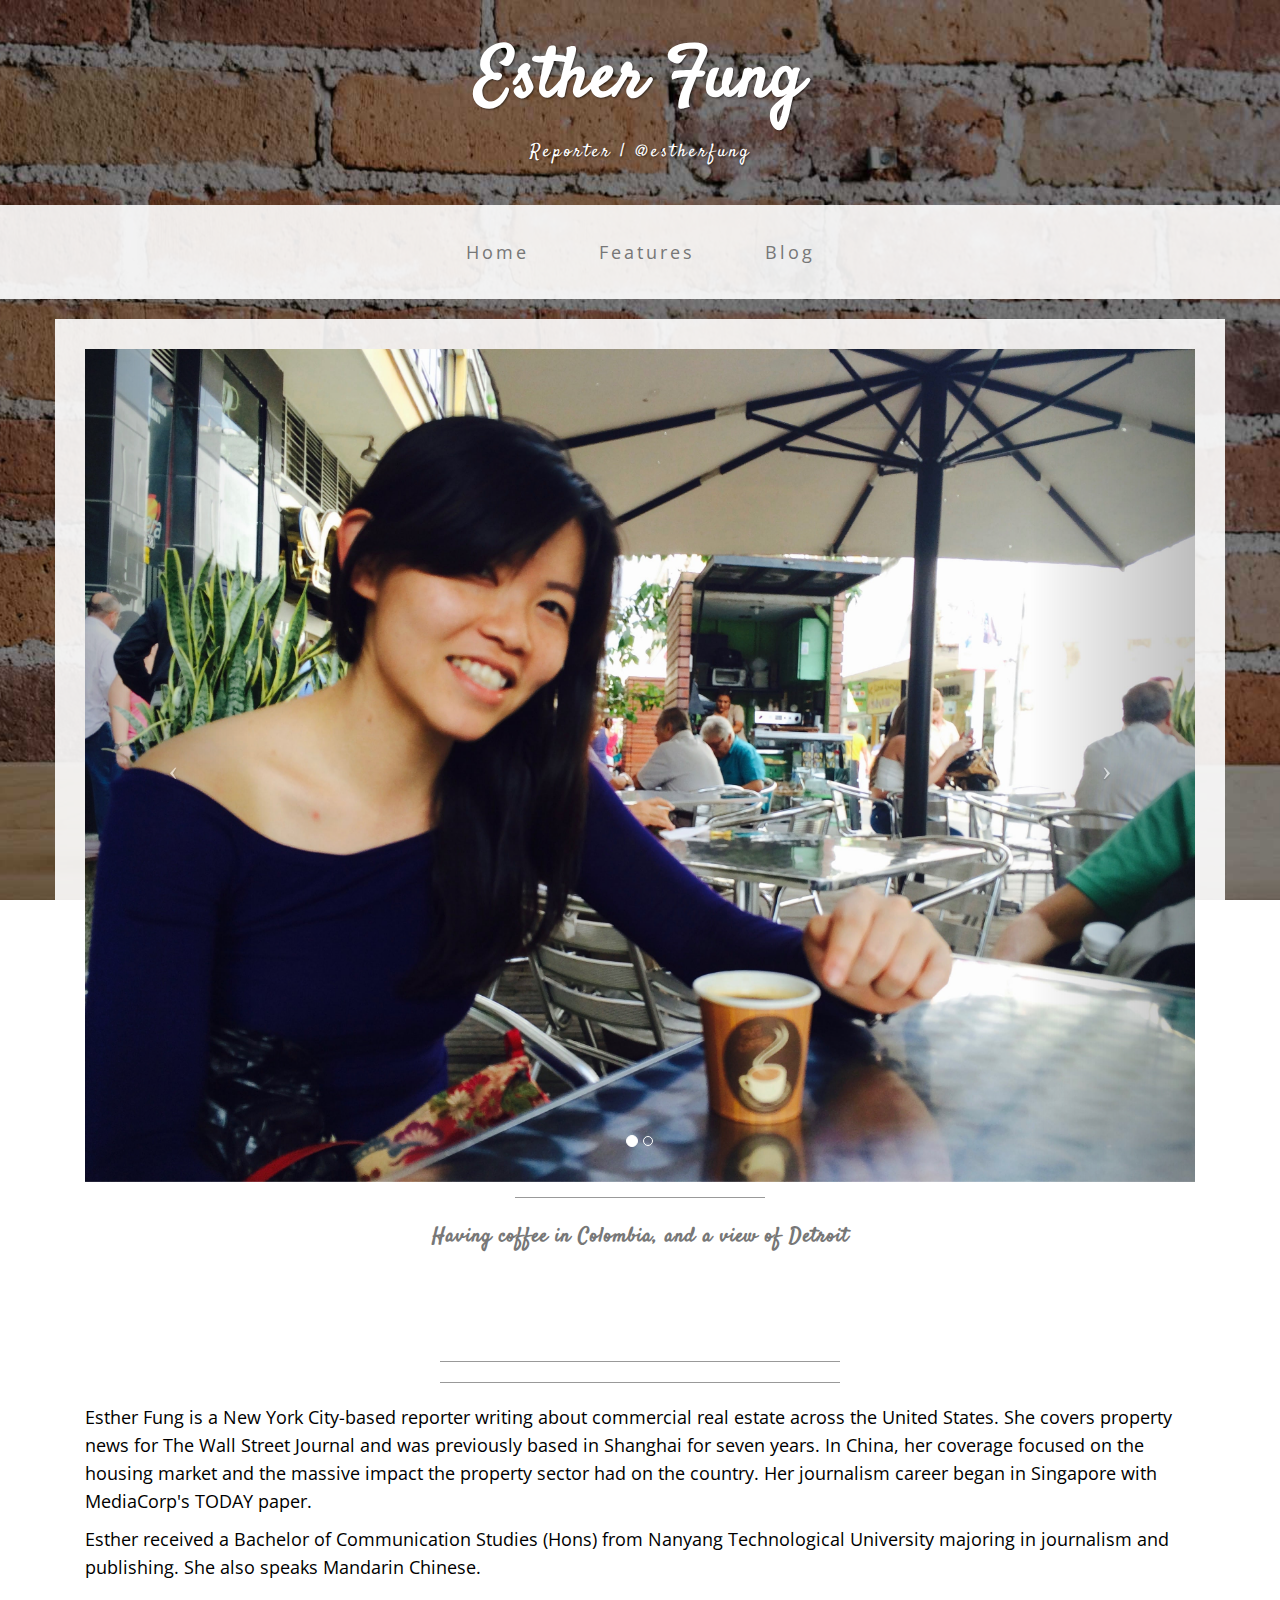
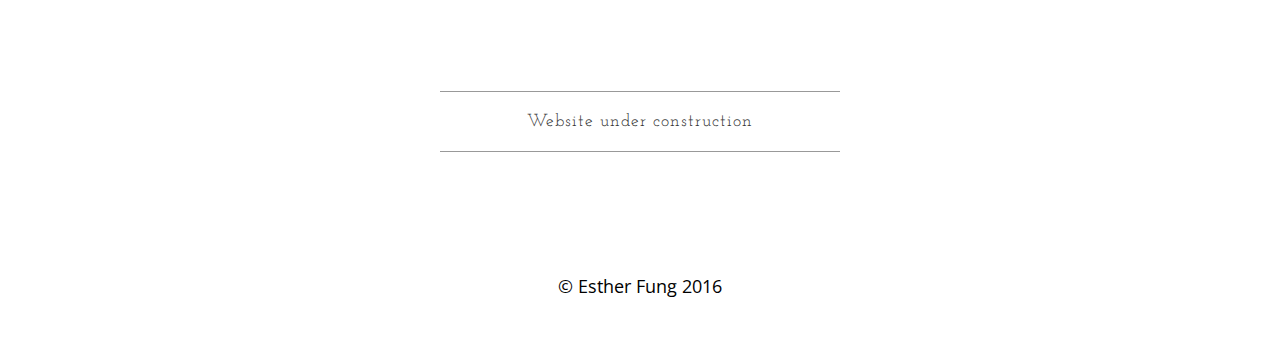
==== index.html @ ea886cf3 "whoppee" ====
<!DOCTYPE html>
<html lang="en">

<head>
    <link href="https://fonts.googleapis.com/css?family=Satisfy" rel="stylesheet">
    <meta charset="utf-8">
    <meta http-equiv="X-UA-Compatible" content="IE=edge">
    <meta name="viewport" content="width=device-width, initial-scale=1">
    <meta name="description" content="">
    <meta name="author" content="">

    <title>estherfung</title>

    <!-- Bootstrap Core CSS -->
    <link href="css/bootstrap.min.css" rel="stylesheet">

    <!-- Custom CSS -->
    <link href="css/business-casual.css" rel="stylesheet">

    <!-- Fonts -->
    <link href="https://fonts.googleapis.com/css?family=Open+Sans:300italic,400italic,600italic,700italic,800italic,400,300,600,700,800" rel="stylesheet" type="text/css">
    <link href="https://fonts.googleapis.com/css?family=Josefin+Slab:100,300,400,600,700,100italic,300italic,400italic,600italic,700italic" rel="stylesheet" type="text/css">

    <!-- HTML5 Shim and Respond.js IE8 support of HTML5 elements and media queries -->
    <!-- WARNING: Respond.js doesn't work if you view the page via file:// -->
    <!--[if lt IE 9]>
        <script src="https://oss.maxcdn.com/libs/html5shiv/3.7.0/html5shiv.js"></script>
        <script src="https://oss.maxcdn.com/libs/respond.js/1.4.2/respond.min.js"></script>
    <![endif]-->

</head>

<body>
<link href="https://fonts.googleapis.com/css?family=Satisfy" rel="stylesheet">
    <div class="brand"> Esther Fung</div>
    <div class="address-bar"> Reporter | @estherfung </div>

    <!-- Navigation -->
    <nav class="navbar navbar-default" role="navigation">
        <div class="container">
            <!-- Brand and toggle get grouped for better mobile display -->
            <div class="navbar-header">
                <button type="button" class="navbar-toggle" data-toggle="collapse" data-target="#bs-example-navbar-collapse-1">
                    <span class="sr-only">Toggle navigation</span>
                    <span class="icon-bar"></span>
                    <span class="icon-bar"></span>
                    <span class="icon-bar"></span>
                </button>
                <!-- navbar-brand is hidden on larger screens, but visible when the menu is collapsed -->
                <a class="navbar-brand" href="index.html">Esther Fung</a>
            </div>
            <!-- Collect the nav links, forms, and other content for toggling -->
            <div class="collapse navbar-collapse" id="bs-example-navbar-collapse-1">
                <ul class="nav navbar-nav">
                    <li>
                        <a href="index.html">Home</a>
                    </li>
                    <li>
                        <a href="about.html">Features</a>
                    </li>
                    <li>
                        <a href="blog.html">Blog</a>
                    </li>
                    <li>

                    </li>
                </ul>
            </div>
            <!-- /.navbar-collapse -->
        </div>
        <!-- /.container -->
    </nav>

    <div class="container">

        <div class="row">
            <div class="box">
                <div class="col-lg-12 text-center">
                    <div id="carousel-example-generic" class="carousel slide">
                        <!-- Indicators -->
                        <ol class="carousel-indicators hidden-xs">
                            <li data-target="#carousel-example-generic" data-slide-to="0" class="active"></li>
                            <li data-target="#carousel-example-generic" data-slide-to="1"></li>

                        </ol>

                        <!-- Wrapper for slides -->
                        <div class="carousel-inner pic">
                            <div class="item active">
                                <img class="img-responsive img-full" src="img/esthercoffee-min.jpg" alt="">
                            </div>
                            <div class="item">
                                <img class="img-responsive img-full" src="img/IMG_2302-min.jpg" alt="">
                            </div>

                        </div>

                        <!-- Controls -->
                        <a class="left carousel-control" href="#carousel-example-generic" data-slide="prev">
                            <span class="icon-prev"></span>
                        </a>
                        <a class="right carousel-control" href="#carousel-example-generic" data-slide="next">
                            <span class="icon-next"></span>
                        </a>
                    </div>
                    <h2 class="brand-before">
                        <small></small>
                    </h2>
                    <h1 class="brand-name"></h1>
                    <hr class="tagline-divider">
                    <h2 class="satisfyfont">
                        <small>
                            <strong>Having coffee in Colombia, and a view of Detroit</strong>
                        </small>
                    </h2>
                </div>
            </div>
        </div>

        <div class="row">
            <div class="box">
                <div class="col-lg-12">
                    <hr>
                    <h2 class="intro-text text-center">
                        <strong></strong>
                    </h2>
                    <hr>
                    <p>Esther Fung is a New York City-based reporter writing about commercial real estate across the United States. She covers property news for The Wall Street Journal and was previously based in Shanghai for seven years. In China, her coverage focused on the housing market and the massive impact the property sector had on the country. Her journalism career began in Singapore with MediaCorp's TODAY paper.</p>
                    <p> <a href="img/esthercoffee.jpg" target="_blank"></a></p>
                    <p>Esther received a Bachelor of Communication Studies (Hons) from Nanyang Technological University majoring in journalism and publishing. She also speaks Mandarin Chinese.</p>
                </div>
            </div>
        </div>

        <div class="row">
            <div class="box">
                <div class="col-lg-12">
                    <hr>
                    <h2 class="intro-text text-center">Website under construction
                        <strong></strong>
                    </h2>
                    <hr>
                    <p></p>
                    <p></p>
                </div>
            </div>
        </div>

    </div>
    <!-- /.container -->

    <footer>
        <div class="container">
            <div class="row">
                <div class="col-lg-12 text-center">
                    <p> &copy; Esther Fung 2016</p>
                </div>
            </div>
        </div>
    </footer>

    <!-- jQuery -->
    <script src="js/jquery.js"></script>

    <!-- Bootstrap Core JavaScript -->
    <script src="js/bootstrap.min.js"></script>

    <!-- Script to Activate the Carousel -->
    <script>
    $('.carousel').carousel({
        interval: 5000 //changes the speed
    })
    </script>

</body>

</html>
---- css/business-casual.css ----
/*!
 * Esther Fung - Esther Fung (http://startbootstrap.com/)
 * Copyright 2013-2016 Esther Fung
 * Licensed under MIT (https://github.com/BlackrockDigital/startbootstrap/blob/gh-pages/LICENSE)
 */

body {
    font-family: "Open Sans","Helvetica Neue",Helvetica,Arial,sans-serif;
    background: url('../img/bg.jpg') no-repeat center center fixed;
    -webkit-background-size: cover;
    -moz-background-size: cover;
    background-size: cover;
    -o-background-size: cover;
}

h1,
h2,
h3,
h4,
h5,
h6 {
    /*text-transform: uppercase;*/
    font-family: "Josefin Slab","Helvetica Neue",Helvetica,Arial,sans-serif;
    font-weight: 700;
    letter-spacing: 1px;
}

p {
    font-size: 1.25em;
    line-height: 1.6;
    color: #000;
}

hr {
    max-width: 400px;
    border-color: #999999;
}

.brand,
.address-bar {
  font-family: 'Satisfy', cursive;
    display: none;
}

.navbar-brand {
    /*text-transform: uppercase;*/
    font-weight: 900;
    letter-spacing: 2px;
}

.navbar-nav {
    /*text-transform: uppercase;*/
    font-weight: 400;
    letter-spacing: 3px;
}

.img-full {
    min-width: 100%;
}

.brand-before,
.brand-name {
    text-transform: capitalize;
}

.brand-before {
    margin: 15px 0;
}

.brand-name {
    margin: 0;
    font-size: 4em;
}

.tagline-divider {
    margin: 15px auto 3px;
    max-width: 250px;
    border-color: #999999;
}

.box {
    margin-bottom: 20px;
    padding: 30px 15px;
    background: #fff;
    background: rgba(255,255,255,0.9);
}

.intro-text {
    /*text-transform: uppercase;*/
    font-size: 1.25em;
    font-weight: 400;
    letter-spacing: 1px;
}

.img-border {
    float: none;
    margin: 0 auto 0;
    border: #999999 solid 1px;
}

.img-left {
    float: none;
    margin: 0 auto 0;
}

footer {
    background: #fff;
    background: rgba(255,255,255,0.9);
}

footer p {
    margin: 0;
    padding: 50px 0;
}
.satisfyfont{
  font-family: 'Satisfy', cursive;
}
@media screen and (min-width:768px) {
    .brand {
        font-family: 'Satisfy', cursive;
        display: inherit;
        margin: 0;
        padding: 30px 0 10px;
        text-align: center;
        text-shadow: 1px 1px 2px rgba(0,0,0,0.5);
        /*<font-family: "Josefin Slab","Helvetica Neue",Helvetica,Arial,sans-serif;*/
        font-size: 5em;
        font-weight: 700;
        line-height: normal;
        color: #fff;
    }

    .top-divider {
        margin-top: 0;
    }

    .img-left {
        float: left;
        margin-right: 25px;
    }

    .address-bar {
      font-family: 'Satisfy', cursive;
        display: inherit;
        margin: 0;
        padding: 0 0 40px;
        text-align: center;
        text-shadow: 1px 1px 2px rgba(0,0,0,0.5);
        /*text-transform: uppercase;*/
        font-size: 1.25em;
        font-weight: 400;
        letter-spacing: 3px;
        color: #fff;
    }

    .navbar {
        border-radius: 0;
    }

    .navbar-header {
        display: none;
    }

    .navbar {
        min-height: 0;
    }

    .navbar-default {
        border: none;
        background: #fff;
        background: rgba(255,255,255,0.9);
    }

    .nav>li>a {
        padding: 35px;
    }

    .navbar-nav>li>a {
        line-height: normal;
    }

    .navbar-nav {
        display: table;
        float: none;
        margin: 0 auto;
        table-layout: fixed;
        font-size: 1.25em;
    }
}

@media screen and (min-width:1200px) {
    .box:after {
        content: '';
        display: table;
        clear: both;
    }
}
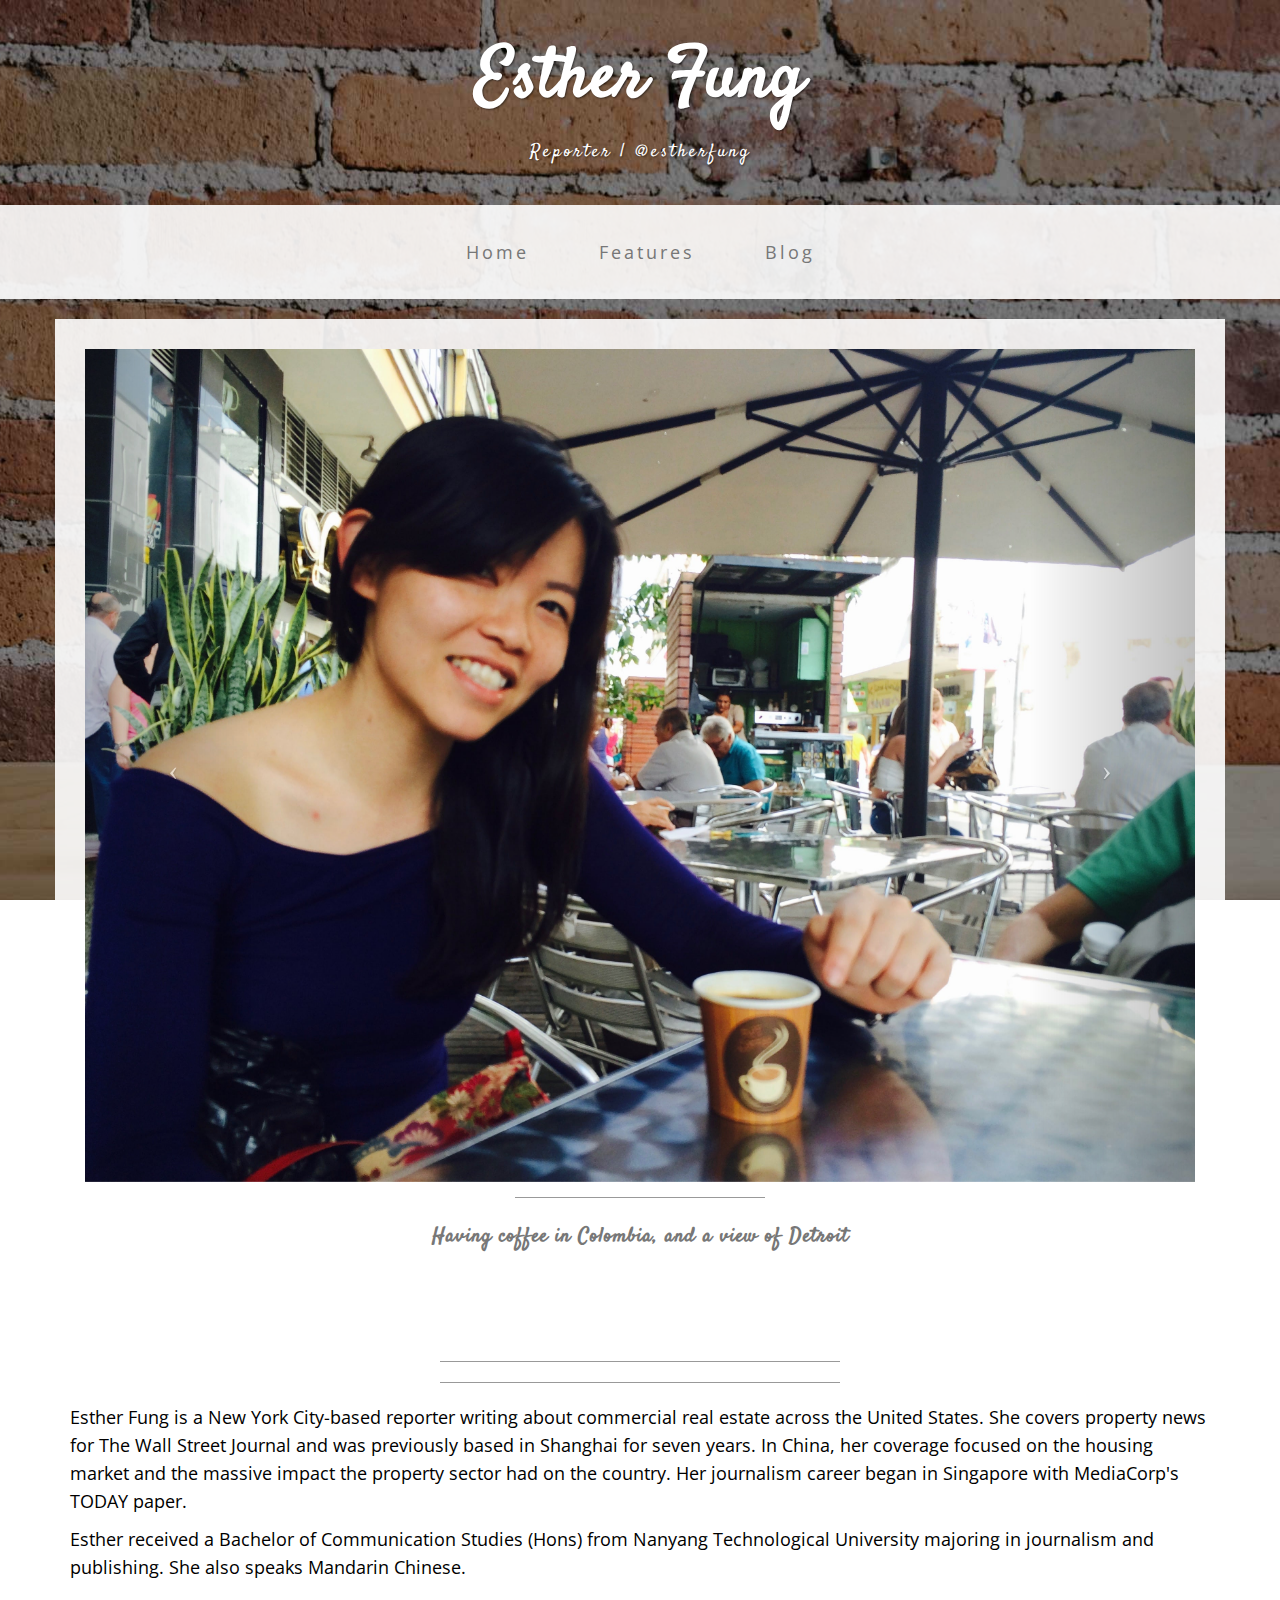
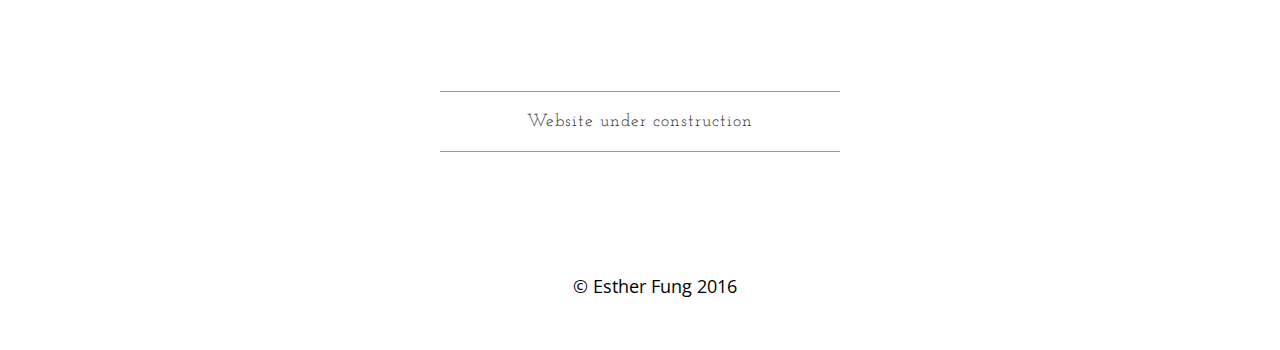
==== commit 240b19f1: "upload photos" ====
--- a/index.html
+++ b/index.html
@@ -56,7 +56,7 @@
                         <a href="index.html">Home</a>
                     </li>
                     <li>
-                        <a href="about.html">Features</a>
+                        <a href="features.html">Features</a>
                     </li>
                     <li>
                         <a href="blog.html">Blog</a>
@@ -81,7 +81,7 @@
                         <ol class="carousel-indicators hidden-xs">
                             <li data-target="#carousel-example-generic" data-slide-to="0" class="active"></li>
                             <li data-target="#carousel-example-generic" data-slide-to="1"></li>
-
+                            <li data-target="#carousel-example-generic" data-slide-to="2"></li>
                         </ol>
 
                         <!-- Wrapper for slides -->
@@ -92,7 +92,8 @@
                             <div class="item">
                                 <img class="img-responsive img-full" src="img/IMG_2302-min.jpg" alt="">
                             </div>
-
+                            <div class="item">
+                                <img class="img-responsive img-full" src="https://scontent.fewr1-1.fna.fbcdn.net/v/t1.0-9/13962691_10154185819106998_1717051073466273862_n.jpg?oh=b3c5c8c37e18d9a9bf2b3480701b54d8&oe=58C0B576" alt="">
                         </div>
 
                         <!-- Controls -->
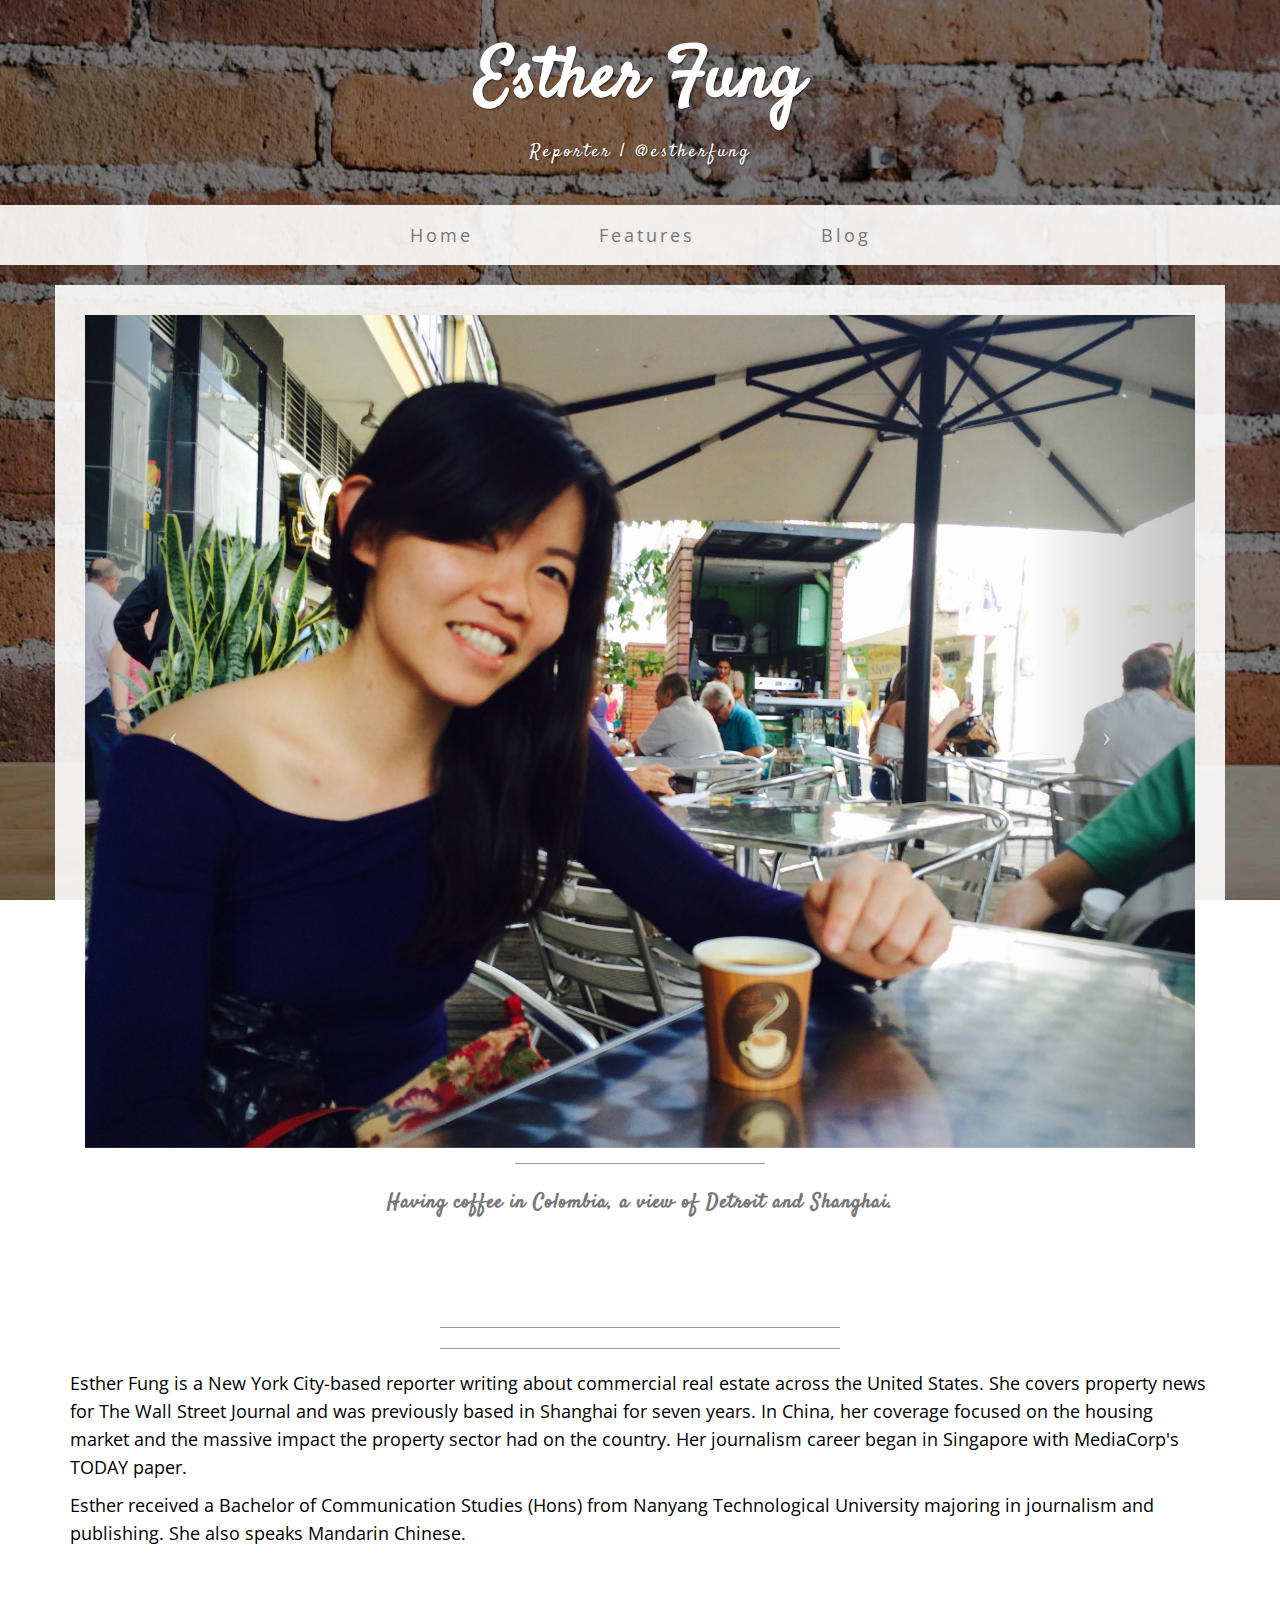
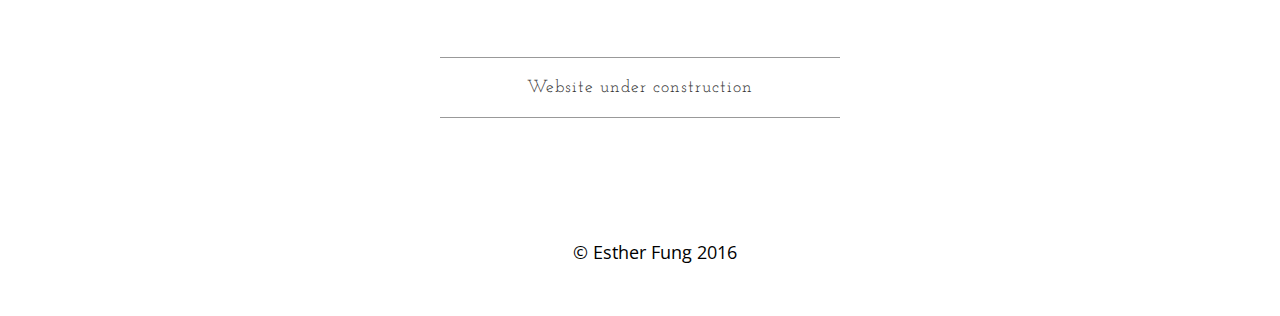
==== commit a167723a: "narrowed padding size" ====
--- a/index.html
+++ b/index.html
@@ -111,7 +111,7 @@
                     <hr class="tagline-divider">
                     <h2 class="satisfyfont">
                         <small>
-                            <strong>Having coffee in Colombia, and a view of Detroit</strong>
+                            <strong>Having coffee in Colombia, a view of Detroit and Shanghai. </strong>
                         </small>
                     </h2>
                 </div>
--- a/css/business-casual.css
+++ b/css/business-casual.css
@@ -172,7 +172,10 @@
     }
 
     .nav>li>a {
-        padding: 35px;
+        padding-top: 2vh;
+        padding-bottom: 2vh;
+        padding-left: 7vh;
+        padding-right: 7vh;
     }
 
     .navbar-nav>li>a {
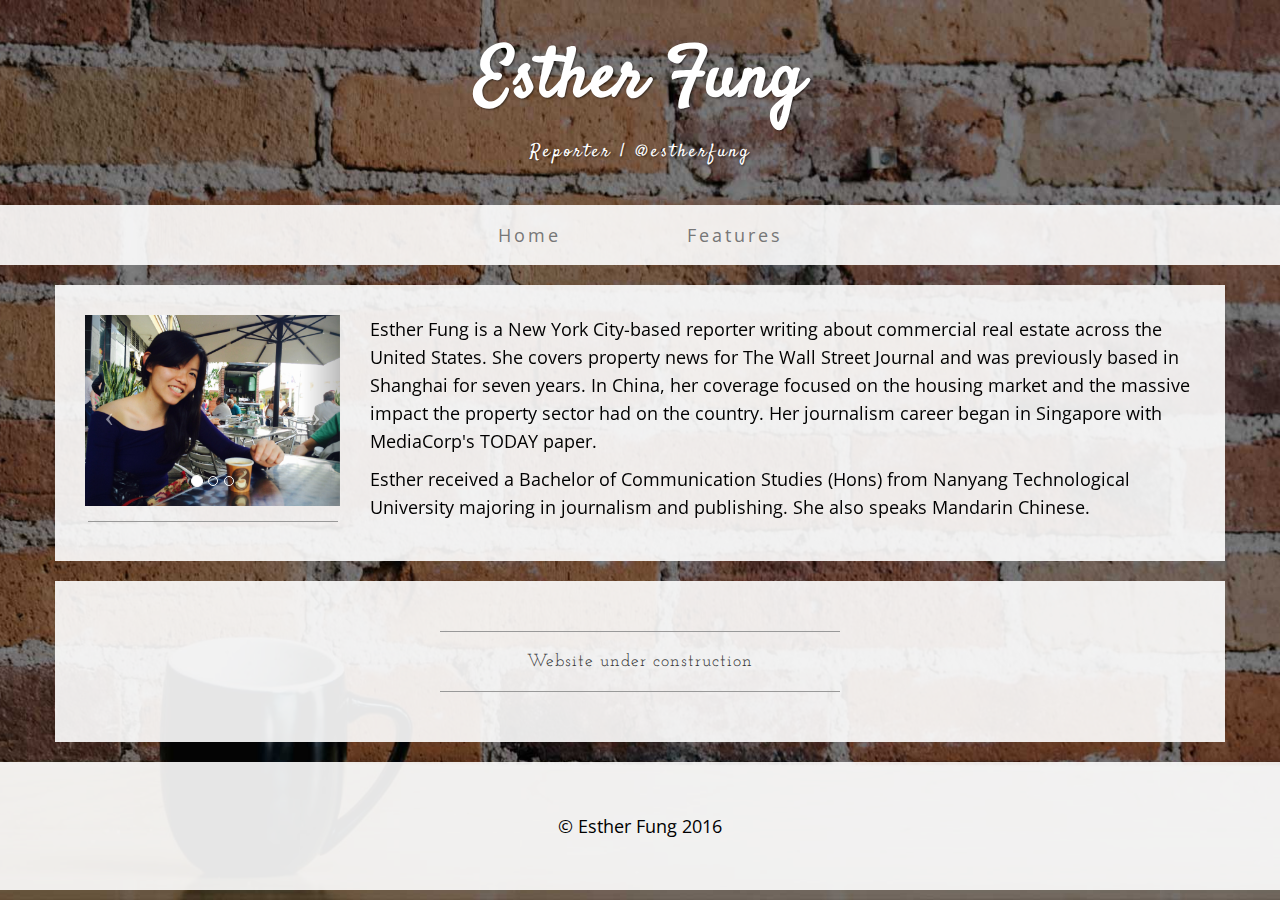
==== commit 8f85de0a: "changed blog deets" ====
--- a/index.html
+++ b/index.html
@@ -58,9 +58,7 @@
                     <li>
                         <a href="features.html">Features</a>
                     </li>
-                    <li>
-                        <a href="blog.html">Blog</a>
-                    </li>
+                    
                     <li>
 
                     </li>
@@ -75,7 +73,7 @@
 
         <div class="row">
             <div class="box">
-                <div class="col-lg-12 text-center">
+                <div class="col-lg-3 text-center">
                     <div id="carousel-example-generic" class="carousel slide">
                         <!-- Indicators -->
                         <ol class="carousel-indicators hidden-xs">
@@ -109,27 +107,17 @@
                     </h2>
                     <h1 class="brand-name"></h1>
                     <hr class="tagline-divider">
-                    <h2 class="satisfyfont">
-                        <small>
-                            <strong>Having coffee in Colombia, a view of Detroit and Shanghai. </strong>
-                        </small>
-                    </h2>
+
                 </div>
+
             </div>
-        </div>
+            <div class="col-lg-9">
 
-        <div class="row">
-            <div class="box">
-                <div class="col-lg-12">
-                    <hr>
-                    <h2 class="intro-text text-center">
-                        <strong></strong>
-                    </h2>
-                    <hr>
-                    <p>Esther Fung is a New York City-based reporter writing about commercial real estate across the United States. She covers property news for The Wall Street Journal and was previously based in Shanghai for seven years. In China, her coverage focused on the housing market and the massive impact the property sector had on the country. Her journalism career began in Singapore with MediaCorp's TODAY paper.</p>
-                    <p> <a href="img/esthercoffee.jpg" target="_blank"></a></p>
-                    <p>Esther received a Bachelor of Communication Studies (Hons) from Nanyang Technological University majoring in journalism and publishing. She also speaks Mandarin Chinese.</p>
-                </div>
+
+                <p>Esther Fung is a New York City-based reporter writing about commercial real estate across the United States. She covers property news for The Wall Street Journal and was previously based in Shanghai for seven years. In China, her coverage focused on the housing market and the massive impact the property sector had on the country. Her journalism career began in Singapore with MediaCorp's TODAY paper.</p>
+                <p> <a href="img/esthercoffee.jpg" target="_blank"></a></p>
+                <p>Esther received a Bachelor of Communication Studies (Hons) from Nanyang Technological University majoring in journalism and publishing. She also speaks Mandarin Chinese.</p>
+            </div>
             </div>
         </div>
 
